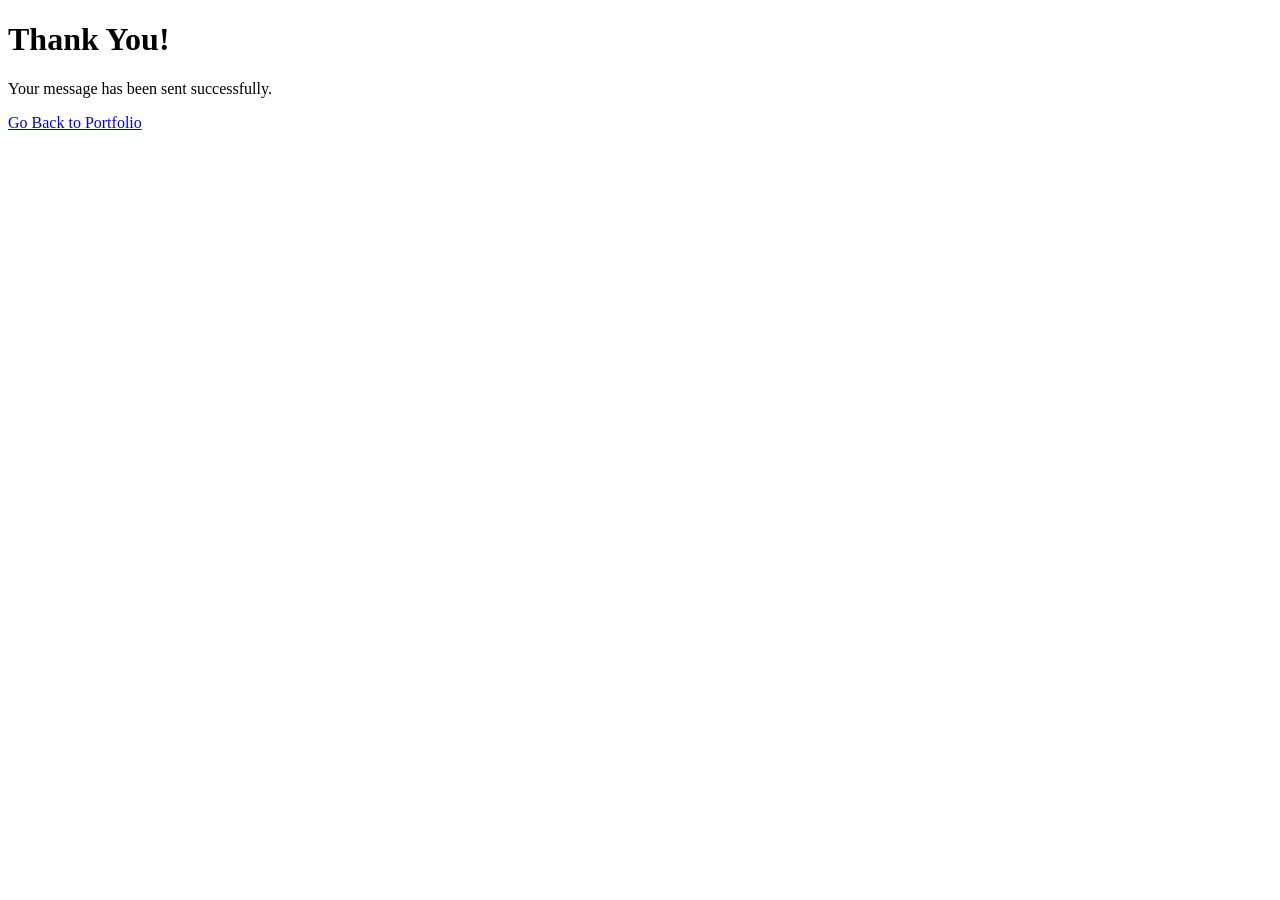
==== thankyou.html @ 40801a22 "Initial commit" ====
<!DOCTYPE html>
<html>
<head>
    <title>Thank You</title>
</head>
<body>

    <h1>Thank You!</h1>
    <p>Your message has been sent successfully.</p>

    <a href="index.html">Go Back to Portfolio</a>

</body>
</html>
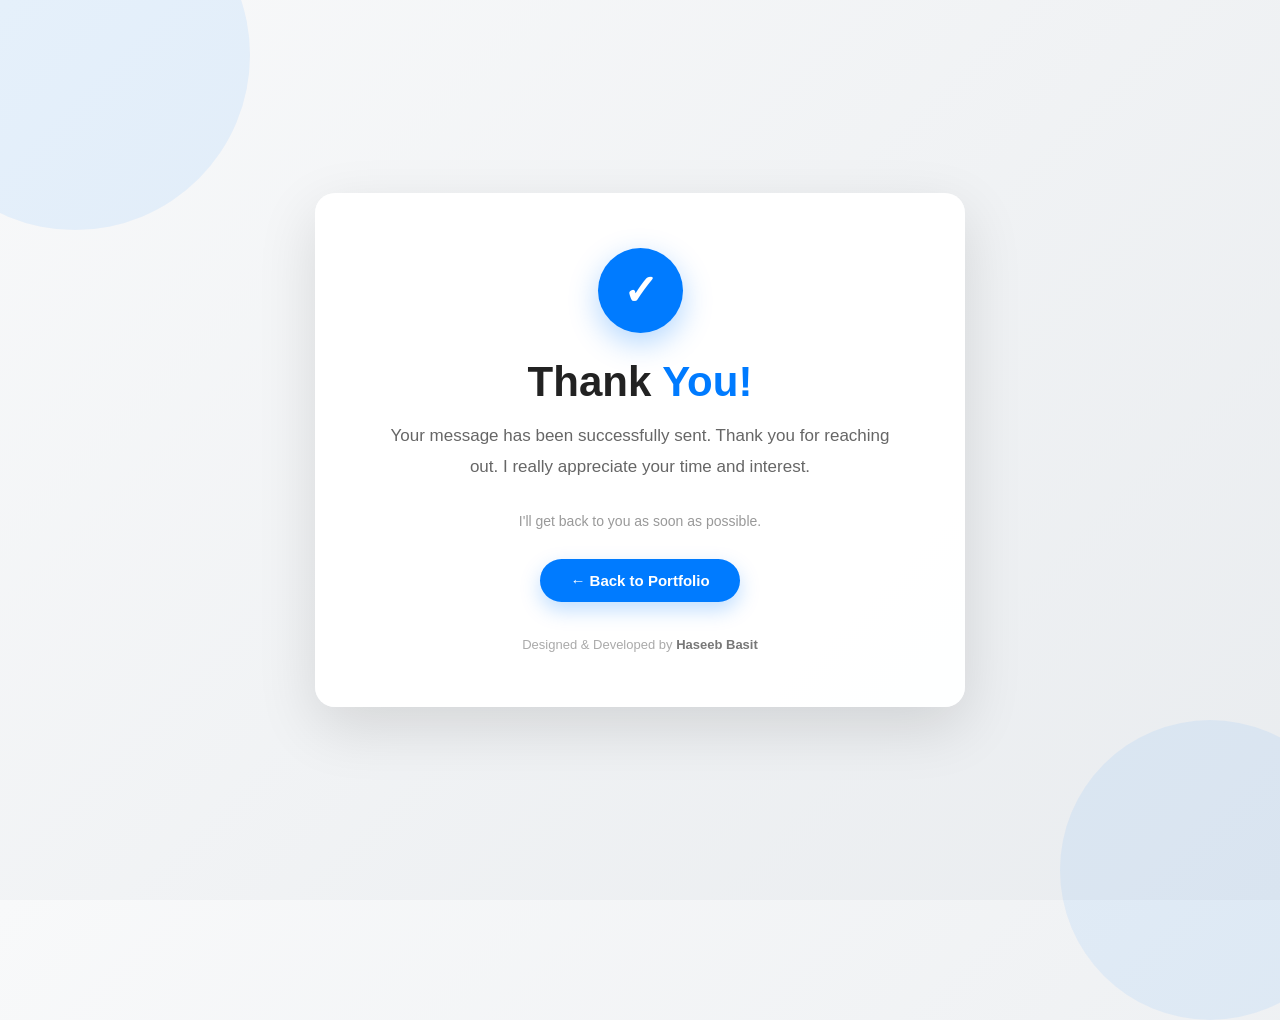
==== commit 9aa77a07: "Update thankyou.html" ====
--- a/thankyou.html
+++ b/thankyou.html
@@ -1,14 +1,236 @@
 <!DOCTYPE html>
-<html>
+<html lang="en">
+
 <head>
-    <title>Thank You</title>
+    <meta charset="UTF-8">
+    <meta name="viewport" content="width=device-width, initial-scale=1.0">
+
+    <title>Thank You | Haseeb Basit</title>
+
+    <style>
+        * {
+            margin: 0;
+            padding: 0;
+            box-sizing: border-box;
+        }
+
+        body {
+            min-height: 100vh;
+            font-family: Arial, Helvetica, sans-serif;
+            background: linear-gradient(135deg, #f8f9fa, #e9ecef);
+            display: flex;
+            justify-content: center;
+            align-items: center;
+            overflow: hidden;
+        }
+
+        /* Background decoration */
+
+        body::before {
+            content: "";
+            position: absolute;
+            width: 350px;
+            height: 350px;
+            background: rgba(0, 123, 255, 0.08);
+            border-radius: 50%;
+            top: -120px;
+            left: -100px;
+        }
+
+        body::after {
+            content: "";
+            position: absolute;
+            width: 300px;
+            height: 300px;
+            background: rgba(0, 123, 255, 0.07);
+            border-radius: 50%;
+            bottom: -120px;
+            right: -80px;
+        }
+
+        .thank-you-container {
+            position: relative;
+            z-index: 2;
+            width: 90%;
+            max-width: 650px;
+            text-align: center;
+            background: rgba(255, 255, 255, 0.95);
+            padding: 55px 40px;
+            border-radius: 20px;
+            box-shadow: 0 20px 60px rgba(0, 0, 0, 0.12);
+            animation: fadeUp 0.8s ease forwards;
+        }
+
+        /* Check icon */
+
+        .success-icon {
+            width: 85px;
+            height: 85px;
+            margin: 0 auto 25px;
+            border-radius: 50%;
+            background: #007bff;
+            color: white;
+            display: flex;
+            align-items: center;
+            justify-content: center;
+            font-size: 42px;
+            font-weight: bold;
+            box-shadow: 0 10px 30px rgba(0, 123, 255, 0.3);
+            animation: pop 0.7s ease 0.3s both;
+        }
+
+        h1 {
+            font-size: 42px;
+            color: #222;
+            margin-bottom: 15px;
+            font-weight: 700;
+        }
+
+        h1 span {
+            color: #007bff;
+        }
+
+        .message {
+            font-size: 17px;
+            color: #666;
+            line-height: 1.8;
+            max-width: 500px;
+            margin: 0 auto 30px;
+        }
+
+        .small-message {
+            font-size: 14px;
+            color: #999;
+            margin-bottom: 30px;
+        }
+
+        /* Button */
+
+        .home-btn {
+            display: inline-block;
+            padding: 13px 30px;
+            background: #007bff;
+            color: white;
+            text-decoration: none;
+            border-radius: 30px;
+            font-size: 15px;
+            font-weight: 600;
+            transition: all 0.3s ease;
+            box-shadow: 0 8px 20px rgba(0, 123, 255, 0.25);
+        }
+
+        .home-btn:hover {
+            background: #0056b3;
+            transform: translateY(-3px);
+            box-shadow: 0 12px 25px rgba(0, 123, 255, 0.35);
+        }
+
+        /* Social / footer */
+
+        .footer-text {
+            margin-top: 35px;
+            font-size: 13px;
+            color: #aaa;
+        }
+
+        .footer-text strong {
+            color: #777;
+        }
+
+        /* Animations */
+
+        @keyframes fadeUp {
+
+            from {
+                opacity: 0;
+                transform: translateY(35px);
+            }
+
+            to {
+                opacity: 1;
+                transform: translateY(0);
+            }
+
+        }
+
+        @keyframes pop {
+
+            0% {
+                opacity: 0;
+                transform: scale(0.5);
+            }
+
+            70% {
+                transform: scale(1.1);
+            }
+
+            100% {
+                opacity: 1;
+                transform: scale(1);
+            }
+
+        }
+
+        /* Mobile */
+
+        @media (max-width: 600px) {
+
+            .thank-you-container {
+                padding: 45px 25px;
+            }
+
+            h1 {
+                font-size: 32px;
+            }
+
+            .message {
+                font-size: 15px;
+            }
+
+            .success-icon {
+                width: 75px;
+                height: 75px;
+                font-size: 36px;
+            }
+
+        }
+    </style>
+
 </head>
+
+
 <body>
 
-    <h1>Thank You!</h1>
-    <p>Your message has been sent successfully.</p>
-
-    <a href="index.html">Go Back to Portfolio</a>
+    <div class="thank-you-container">
+
+        <div class="success-icon">
+            ✓
+        </div>
+
+        <h1>
+            Thank <span>You!</span>
+        </h1>
+
+        <p class="message">
+            Your message has been successfully sent.
+            Thank you for reaching out. I really appreciate
+            your time and interest.
+        </p>
+
+        <p class="small-message">
+            I'll get back to you as soon as possible.
+        </p>
+
+        <a href="index.html" class="home-btn">
+            ← Back to Portfolio
+        </a>
+
+        <div class="footer-text">
+            Designed & Developed by <strong>Haseeb Basit</strong>
+        </div>
+
+    </div>
 
 </body>
-</html>+
+</html>
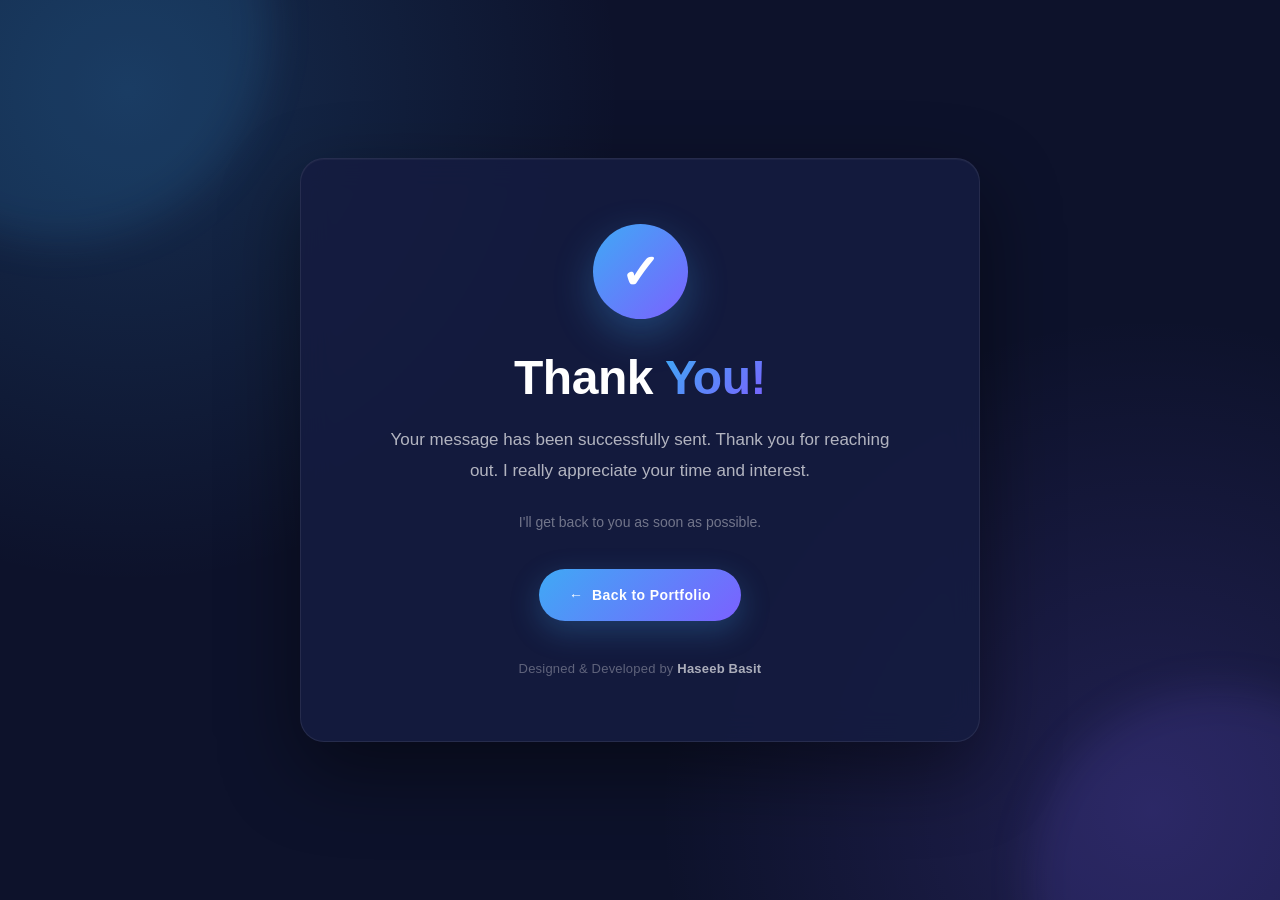
==== commit 9a73360c: "Update thankyou.html" ====
--- a/thankyou.html
+++ b/thankyou.html
@@ -8,136 +8,334 @@
     <title>Thank You | Haseeb Basit</title>
 
     <style>
+
+        /* =========================================================
+           GLOBAL
+        ========================================================= */
+
         * {
             margin: 0;
             padding: 0;
             box-sizing: border-box;
         }
 
+        html {
+            scroll-behavior: smooth;
+        }
+
         body {
             min-height: 100vh;
             font-family: Arial, Helvetica, sans-serif;
-            background: linear-gradient(135deg, #f8f9fa, #e9ecef);
-            display: flex;
-            justify-content: center;
-            align-items: center;
-            overflow: hidden;
-        }
-
-        /* Background decoration */
-
-        body::before {
-            content: "";
-            position: absolute;
-            width: 350px;
-            height: 350px;
-            background: rgba(0, 123, 255, 0.08);
-            border-radius: 50%;
-            top: -120px;
-            left: -100px;
-        }
-
-        body::after {
-            content: "";
-            position: absolute;
-            width: 300px;
-            height: 300px;
-            background: rgba(0, 123, 255, 0.07);
-            border-radius: 50%;
-            bottom: -120px;
-            right: -80px;
-        }
-
-        .thank-you-container {
-            position: relative;
-            z-index: 2;
-            width: 90%;
-            max-width: 650px;
-            text-align: center;
-            background: rgba(255, 255, 255, 0.95);
-            padding: 55px 40px;
-            border-radius: 20px;
-            box-shadow: 0 20px 60px rgba(0, 0, 0, 0.12);
-            animation: fadeUp 0.8s ease forwards;
-        }
-
-        /* Check icon */
-
-        .success-icon {
-            width: 85px;
-            height: 85px;
-            margin: 0 auto 25px;
-            border-radius: 50%;
-            background: #007bff;
-            color: white;
+
+            background:
+                radial-gradient(
+                    circle at 10% 10%,
+                    rgba(63, 169, 245, 0.18),
+                    transparent 35%
+                ),
+                radial-gradient(
+                    circle at 90% 90%,
+                    rgba(123, 97, 255, 0.18),
+                    transparent 35%
+                ),
+                #0d122b;
+
             display: flex;
             align-items: center;
             justify-content: center;
-            font-size: 42px;
+
+            padding: 30px 20px;
+
+            overflow: hidden;
+
+            color: #ffffff;
+        }
+
+
+        /* =========================================================
+           BACKGROUND GLOW
+        ========================================================= */
+
+        body::before {
+            content: "";
+
+            position: fixed;
+
+            width: 420px;
+            height: 420px;
+
+            top: -180px;
+            left: -150px;
+
+            background: rgba(63, 169, 245, 0.12);
+
+            border-radius: 50%;
+
+            filter: blur(20px);
+
+            pointer-events: none;
+        }
+
+
+        body::after {
+            content: "";
+
+            position: fixed;
+
+            width: 380px;
+            height: 380px;
+
+            bottom: -170px;
+            right: -130px;
+
+            background: rgba(123, 97, 255, 0.12);
+
+            border-radius: 50%;
+
+            filter: blur(20px);
+
+            pointer-events: none;
+        }
+
+
+        /* =========================================================
+           MAIN CARD
+        ========================================================= */
+
+        .thank-you-container {
+
+            position: relative;
+
+            z-index: 2;
+
+            width: 100%;
+
+            max-width: 680px;
+
+            text-align: center;
+
+            padding: 65px 50px;
+
+            background: rgba(21, 28, 64, 0.88);
+
+            border: 1px solid rgba(255, 255, 255, 0.08);
+
+            border-radius: 24px;
+
+            box-shadow:
+                0 30px 80px rgba(0, 0, 0, 0.45),
+                inset 0 1px 0 rgba(255, 255, 255, 0.04);
+
+            backdrop-filter: blur(15px);
+            -webkit-backdrop-filter: blur(15px);
+
+            animation: fadeUp 0.8s ease forwards;
+        }
+
+
+        /* =========================================================
+           SUCCESS ICON
+        ========================================================= */
+
+        .success-icon {
+
+            width: 95px;
+            height: 95px;
+
+            margin: 0 auto 30px;
+
+            border-radius: 50%;
+
+            display: flex;
+            align-items: center;
+            justify-content: center;
+
+            background:
+                linear-gradient(
+                    135deg,
+                    #3fa9f5,
+                    #7b61ff
+                );
+
+            color: #ffffff;
+
+            font-size: 48px;
             font-weight: bold;
-            box-shadow: 0 10px 30px rgba(0, 123, 255, 0.3);
-            animation: pop 0.7s ease 0.3s both;
-        }
+
+            box-shadow:
+                0 15px 40px rgba(63, 169, 245, 0.30);
+
+            animation:
+                pop 0.7s ease 0.3s both,
+                glow 2.5s ease-in-out infinite 1s;
+        }
+
+
+        /* =========================================================
+           HEADING
+        ========================================================= */
 
         h1 {
-            font-size: 42px;
-            color: #222;
-            margin-bottom: 15px;
+
+            font-size: 48px;
+
+            line-height: 1.2;
+
+            color: #ffffff;
+
+            margin-bottom: 18px;
+
             font-weight: 700;
-        }
+
+            letter-spacing: -0.5px;
+        }
+
 
         h1 span {
-            color: #007bff;
-        }
+
+            background:
+                linear-gradient(
+                    135deg,
+                    #3fa9f5,
+                    #7b61ff
+                );
+
+            -webkit-background-clip: text;
+            -webkit-text-fill-color: transparent;
+
+            background-clip: text;
+        }
+
+
+        /* =========================================================
+           MAIN MESSAGE
+        ========================================================= */
 
         .message {
+
+            max-width: 520px;
+
+            margin: 0 auto 25px;
+
             font-size: 17px;
-            color: #666;
+
             line-height: 1.8;
-            max-width: 500px;
-            margin: 0 auto 30px;
-        }
+
+            color: rgba(255, 255, 255, 0.68);
+        }
+
+
+        /* =========================================================
+           SMALL MESSAGE
+        ========================================================= */
 
         .small-message {
+
             font-size: 14px;
-            color: #999;
-            margin-bottom: 30px;
-        }
-
-        /* Button */
+
+            line-height: 1.6;
+
+            color: rgba(255, 255, 255, 0.40);
+
+            margin-bottom: 35px;
+        }
+
+
+        /* =========================================================
+           BUTTON
+        ========================================================= */
 
         .home-btn {
-            display: inline-block;
-            padding: 13px 30px;
-            background: #007bff;
-            color: white;
+
+            display: inline-flex;
+
+            align-items: center;
+            justify-content: center;
+
+            min-height: 52px;
+
+            padding: 0 30px;
+
+            border-radius: 30px;
+
+            background:
+                linear-gradient(
+                    135deg,
+                    #3fa9f5,
+                    #7b61ff
+                );
+
+            color: #ffffff;
+
             text-decoration: none;
-            border-radius: 30px;
-            font-size: 15px;
+
+            font-size: 14px;
+
             font-weight: 600;
-            transition: all 0.3s ease;
-            box-shadow: 0 8px 20px rgba(0, 123, 255, 0.25);
-        }
+
+            letter-spacing: 0.4px;
+
+            box-shadow:
+                0 10px 30px rgba(63, 169, 245, 0.25);
+
+            transition:
+                transform 0.3s ease,
+                box-shadow 0.3s ease,
+                background 0.3s ease;
+        }
+
 
         .home-btn:hover {
-            background: #0056b3;
-            transform: translateY(-3px);
-            box-shadow: 0 12px 25px rgba(0, 123, 255, 0.35);
-        }
-
-        /* Social / footer */
+
+            color: #ffffff;
+
+            transform: translateY(-4px);
+
+            box-shadow:
+                0 15px 35px rgba(63, 169, 245, 0.40);
+
+            background:
+                linear-gradient(
+                    135deg,
+                    #4da6c8,
+                    #8b73ff
+                );
+        }
+
+
+        .home-btn:active {
+
+            transform: translateY(-1px);
+        }
+
+
+        /* =========================================================
+           FOOTER
+        ========================================================= */
 
         .footer-text {
-            margin-top: 35px;
+
+            margin-top: 40px;
+
             font-size: 13px;
-            color: #aaa;
-        }
+
+            color: rgba(255, 255, 255, 0.32);
+
+            letter-spacing: 0.2px;
+        }
+
 
         .footer-text strong {
-            color: #777;
-        }
-
-        /* Animations */
+
+            color: rgba(255, 255, 255, 0.65);
+
+            font-weight: 600;
+        }
+
+
+        /* =========================================================
+           ANIMATIONS
+        ========================================================= */
 
         @keyframes fadeUp {
 
@@ -150,8 +348,8 @@
                 opacity: 1;
                 transform: translateY(0);
             }
-
-        }
+        }
+
 
         @keyframes pop {
 
@@ -161,39 +359,207 @@
             }
 
             70% {
-                transform: scale(1.1);
+                transform: scale(1.08);
             }
 
             100% {
                 opacity: 1;
                 transform: scale(1);
             }
-
-        }
-
-        /* Mobile */
+        }
+
+
+        @keyframes glow {
+
+            0%,
+            100% {
+                box-shadow:
+                    0 15px 40px rgba(63, 169, 245, 0.30);
+            }
+
+            50% {
+                box-shadow:
+                    0 15px 50px rgba(123, 97, 255, 0.45);
+            }
+        }
+
+
+        /* =========================================================
+           TABLET
+        ========================================================= */
+
+        @media (max-width: 768px) {
+
+            body {
+                padding: 25px 18px;
+            }
+
+            .thank-you-container {
+
+                max-width: 600px;
+
+                padding: 55px 35px;
+
+                border-radius: 22px;
+            }
+
+            .success-icon {
+
+                width: 85px;
+                height: 85px;
+
+                font-size: 42px;
+
+                margin-bottom: 25px;
+            }
+
+            h1 {
+                font-size: 40px;
+            }
+
+            .message {
+                font-size: 16px;
+            }
+        }
+
+
+        /* =========================================================
+           MOBILE
+        ========================================================= */
 
         @media (max-width: 600px) {
 
+            body {
+
+                padding: 20px 15px;
+
+                overflow-y: auto;
+            }
+
             .thank-you-container {
-                padding: 45px 25px;
+
+                width: 100%;
+
+                padding: 45px 23px;
+
+                border-radius: 20px;
+            }
+
+            .success-icon {
+
+                width: 78px;
+                height: 78px;
+
+                font-size: 38px;
+
+                margin-bottom: 23px;
             }
 
             h1 {
-                font-size: 32px;
+
+                font-size: 34px;
+
+                margin-bottom: 15px;
             }
 
             .message {
+
                 font-size: 15px;
+
+                line-height: 1.8;
+
+                margin-bottom: 22px;
+            }
+
+            .small-message {
+
+                font-size: 13px;
+
+                margin-bottom: 30px;
+            }
+
+            .home-btn {
+
+                width: 100%;
+
+                min-height: 50px;
+
+                padding: 0 20px;
+
+                font-size: 13px;
+            }
+
+            .footer-text {
+
+                margin-top: 32px;
+
+                font-size: 12px;
+
+                line-height: 1.6;
+            }
+        }
+
+
+        /* =========================================================
+           SMALL MOBILE
+        ========================================================= */
+
+        @media (max-width: 380px) {
+
+            body {
+                padding: 15px 12px;
+            }
+
+            .thank-you-container {
+
+                padding: 38px 18px;
+
+                border-radius: 18px;
             }
 
             .success-icon {
-                width: 75px;
-                height: 75px;
-                font-size: 36px;
-            }
-
-        }
+
+                width: 70px;
+                height: 70px;
+
+                font-size: 34px;
+            }
+
+            h1 {
+                font-size: 30px;
+            }
+
+            .message {
+                font-size: 14px;
+            }
+
+            .small-message {
+                font-size: 12px;
+            }
+
+            .home-btn {
+                font-size: 12px;
+            }
+        }
+
+
+        /* =========================================================
+           REDUCED MOTION
+        ========================================================= */
+
+        @media (prefers-reduced-motion: reduce) {
+
+            *,
+            *::before,
+            *::after {
+
+                animation-duration: 0.01ms !important;
+                animation-iteration-count: 1 !important;
+
+                transition-duration: 0.01ms !important;
+            }
+        }
+
     </style>
 
 </head>
@@ -201,36 +567,71 @@
 
 <body>
 
+
+    <!-- =========================================================
+         THANK YOU CARD
+    ========================================================= -->
+
     <div class="thank-you-container">
+
+
+        <!-- SUCCESS ICON -->
 
         <div class="success-icon">
             ✓
         </div>
 
+
+        <!-- HEADING -->
+
         <h1>
             Thank <span>You!</span>
         </h1>
 
+
+        <!-- MESSAGE -->
+
         <p class="message">
+
             Your message has been successfully sent.
             Thank you for reaching out. I really appreciate
             your time and interest.
+
         </p>
 
+
+        <!-- SMALL MESSAGE -->
+
         <p class="small-message">
+
             I'll get back to you as soon as possible.
+
         </p>
 
-        <a href="index.html" class="home-btn">
-            ← Back to Portfolio
+
+        <!-- BACK BUTTON -->
+
+        <a
+            href="index.html"
+            class="home-btn"
+        >
+            ←&nbsp; Back to Portfolio
         </a>
 
+
+        <!-- FOOTER -->
+
         <div class="footer-text">
-            Designed & Developed by <strong>Haseeb Basit</strong>
+
+            Designed &amp; Developed by
+            <strong>Haseeb Basit</strong>
+
         </div>
 
+
     </div>
 
+
 </body>
 
 </html>
